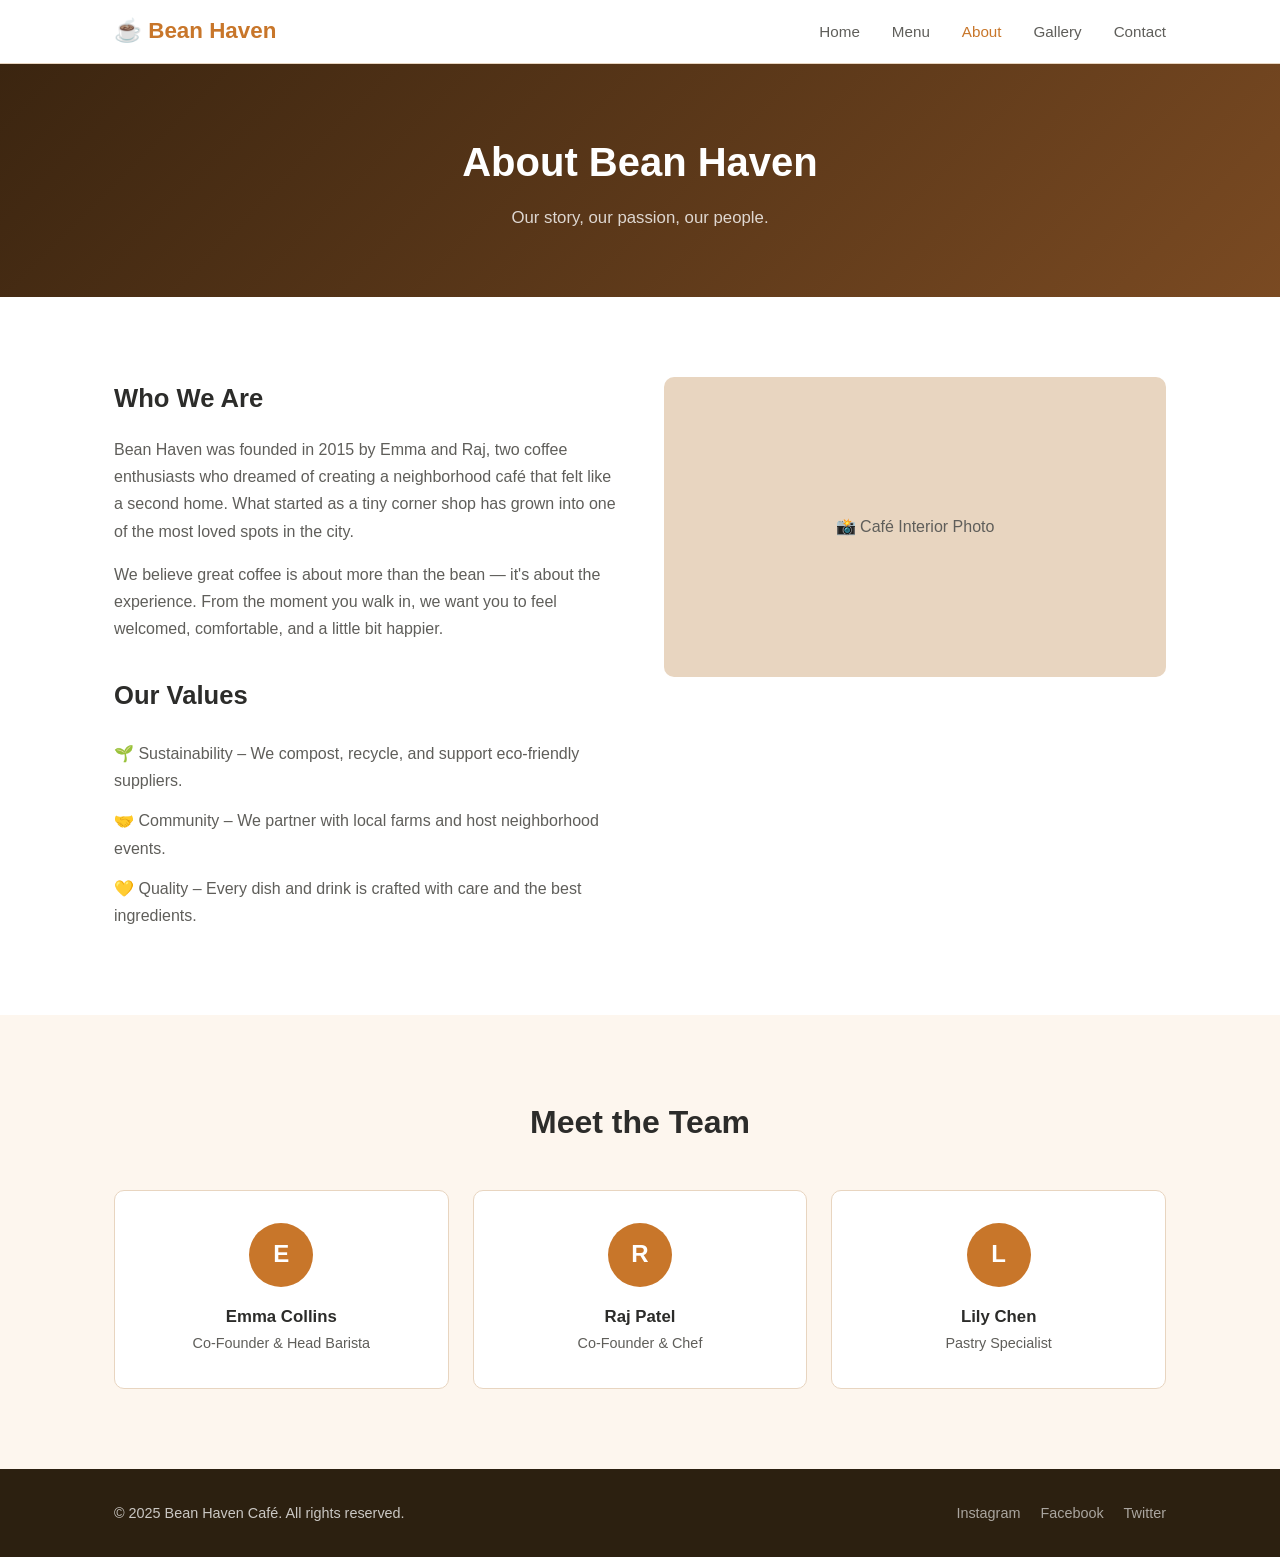
==== about.html @ ab90eaa3 "Add files via upload" ====
<!DOCTYPE html>
<html lang="en">
<head>
  <meta charset="UTF-8"/>
  <meta name="viewport" content="width=device-width, initial-scale=1.0"/>
  <meta name="description" content="Learn about Bean Haven Café – our story, our values, and our team."/>
  <title>About Us – Bean Haven Café</title>
  <link rel="stylesheet" href="css/styles.css"/>
</head>
<body>

  <header class="navbar">
    <div class="container nav-inner">
      <a href="index.html" class="logo">☕ Bean Haven</a>
      <button class="hamburger" id="hamburger">&#9776;</button>
      <nav class="nav-links" id="nav-links">
        <a href="index.html">Home</a>
        <a href="menu.html">Menu</a>
        <a href="about.html">About</a>
        <a href="gallery.html">Gallery</a>
        <a href="contact.html">Contact</a>
      </nav>
    </div>
  </header>

  <section class="page-hero">
    <h1>About Bean Haven</h1>
    <p>Our story, our passion, our people.</p>
  </section>

  <section class="about section">
    <div class="container about-inner">
      <div class="about-text">
        <h2>Who We Are</h2>
        <p>Bean Haven was founded in 2015 by Emma and Raj, two coffee enthusiasts who dreamed of creating a neighborhood café that felt like a second home. What started as a tiny corner shop has grown into one of the most loved spots in the city.</p>
        <p>We believe great coffee is about more than the bean — it's about the experience. From the moment you walk in, we want you to feel welcomed, comfortable, and a little bit happier.</p>
        <h2 style="margin-top:2rem;">Our Values</h2>
        <ul class="values-list">
          <li>🌱 Sustainability – We compost, recycle, and support eco-friendly suppliers.</li>
          <li>🤝 Community – We partner with local farms and host neighborhood events.</li>
          <li>💛 Quality – Every dish and drink is crafted with care and the best ingredients.</li>
        </ul>
      </div>
      <div class="about-img-box">
        <div class="placeholder-img large">📸 Café Interior Photo</div>
      </div>
    </div>
  </section>

  <section class="team section bg-light">
    <div class="container">
      <h2 class="section-title">Meet the Team</h2>
      <div class="team-grid">
        <div class="team-card">
          <div class="team-avatar">E</div>
          <h3>Emma Collins</h3>
          <p>Co-Founder & Head Barista</p>
        </div>
        <div class="team-card">
          <div class="team-avatar">R</div>
          <h3>Raj Patel</h3>
          <p>Co-Founder & Chef</p>
        </div>
        <div class="team-card">
          <div class="team-avatar">L</div>
          <h3>Lily Chen</h3>
          <p>Pastry Specialist</p>
        </div>
      </div>
    </div>
  </section>

  <footer class="footer">
    <div class="container footer-inner">
      <p>© 2025 Bean Haven Café. All rights reserved.</p>
      <div class="social-links">
        <a href="#">Instagram</a>
        <a href="#">Facebook</a>
        <a href="#">Twitter</a>
      </div>
    </div>
  </footer>

  <script src="js/main.js"></script>
</body>
</html>
---- css/styles.css ----
/* ===== RESET & BASE ===== */
*, *::before, *::after { box-sizing: border-box; margin: 0; padding: 0; }

:root {
  --primary: #c8762a;
  --primary-dark: #a85e1c;
  --bg-light: #fdf6ee;
  --text-dark: #2c2c2a;
  --text-mid: #5f5e5a;
  --text-light: #888780;
  --border: #e8d5c0;
  --white: #ffffff;
  --radius: 10px;
  --nav-height: 64px;
}

html { scroll-behavior: smooth; }

body {
  font-family: 'Segoe UI', sans-serif;
  font-size: 16px;
  line-height: 1.7;
  color: var(--text-dark);
  background: var(--white);
}

a { text-decoration: none; color: inherit; }
ul { list-style: none; }
img { max-width: 100%; display: block; }

/* ===== UTILITY ===== */
.container { max-width: 1100px; margin: 0 auto; padding: 0 1.5rem; }
.section { padding: 5rem 0; }
.bg-light { background: var(--bg-light); }
.section-title { text-align: center; font-size: 2rem; font-weight: 600; margin-bottom: 2.5rem; color: var(--text-dark); }
.center-btn { text-align: center; margin-top: 2.5rem; }

/* ===== BUTTONS ===== */
.btn {
  display: inline-block;
  padding: 0.75rem 1.75rem;
  border-radius: 50px;
  font-size: 0.95rem;
  font-weight: 600;
  cursor: pointer;
  transition: all 0.2s;
  border: 2px solid transparent;
}
.btn-primary { background: var(--primary); color: var(--white); border-color: var(--primary); }
.btn-primary:hover { background: var(--primary-dark); border-color: var(--primary-dark); }
.btn-outline { background: transparent; color: var(--white); border-color: var(--white); }
.btn-outline:hover { background: var(--white); color: var(--primary); }

/* ===== NAVBAR ===== */
.navbar {
  position: sticky;
  top: 0;
  z-index: 1000;
  background: var(--white);
  border-bottom: 1px solid var(--border);
  height: var(--nav-height);
  display: flex;
  align-items: center;
}
.nav-inner { display: flex; align-items: center; justify-content: space-between; width: 100%; }
.logo { font-size: 1.4rem; font-weight: 700; color: var(--primary); }
.nav-links { display: flex; gap: 2rem; }
.nav-links a { font-size: 0.95rem; font-weight: 500; color: var(--text-mid); transition: color 0.2s; }
.nav-links a:hover { color: var(--primary); }
.hamburger { display: none; background: none; border: none; font-size: 1.5rem; cursor: pointer; color: var(--text-dark); }

/* ===== HERO ===== */
.hero {
  min-height: 90vh;
  background: linear-gradient(135deg, #3b2510 0%, #7a4a22 60%, #c8762a 100%);
  display: flex;
  align-items: center;
  justify-content: center;
  text-align: center;
  padding: 2rem;
}
.hero-overlay h1 { font-size: clamp(2rem, 5vw, 3.5rem); color: var(--white); font-weight: 700; margin-bottom: 1rem; }
.hero-overlay p { font-size: 1.15rem; color: rgba(255,255,255,0.85); margin-bottom: 2rem; max-width: 550px; }
.hero-btns { display: flex; gap: 1rem; justify-content: center; flex-wrap: wrap; }

/* ===== PAGE HERO (inner pages) ===== */
.page-hero {
  background: linear-gradient(135deg, #3b2510, #7a4a22);
  color: var(--white);
  text-align: center;
  padding: 4rem 1.5rem;
}
.page-hero h1 { font-size: 2.5rem; font-weight: 700; }
.page-hero p { font-size: 1.05rem; color: rgba(255,255,255,0.8); margin-top: 0.5rem; }

/* ===== FEATURES ===== */
.features-grid {
  display: grid;
  grid-template-columns: repeat(auto-fit, minmax(220px, 1fr));
  gap: 1.5rem;
}
.feature-card {
  background: var(--bg-light);
  border: 1px solid var(--border);
  border-radius: var(--radius);
  padding: 2rem 1.5rem;
  text-align: center;
  transition: transform 0.2s;
}
.feature-card:hover { transform: translateY(-4px); }
.feature-icon { font-size: 2.5rem; margin-bottom: 1rem; }
.feature-card h3 { font-size: 1.1rem; font-weight: 600; margin-bottom: 0.5rem; }
.feature-card p { font-size: 0.9rem; color: var(--text-mid); }

/* ===== FEATURED MENU ===== */
.menu-grid {
  display: grid;
  grid-template-columns: repeat(auto-fit, minmax(280px, 1fr));
  gap: 1.5rem;
}
.menu-card {
  background: var(--white);
  border-radius: var(--radius);
  overflow: hidden;
  border: 1px solid var(--border);
  transition: box-shadow 0.2s;
}
.menu-card:hover { box-shadow: 0 6px 20px rgba(0,0,0,0.08); }
.menu-img { height: 180px; display: flex; align-items: center; justify-content: center; font-size: 3rem; }
.menu-info { padding: 1.25rem; }
.menu-info h3 { font-size: 1.1rem; font-weight: 600; margin-bottom: 0.4rem; }
.menu-info p { font-size: 0.9rem; color: var(--text-mid); margin-bottom: 0.75rem; }
.price { font-weight: 700; color: var(--primary); font-size: 1.1rem; }

/* ===== TESTIMONIALS ===== */
.testimonials-grid {
  display: grid;
  grid-template-columns: repeat(auto-fit, minmax(260px, 1fr));
  gap: 1.5rem;
}
.testimonial-card {
  background: var(--bg-light);
  border-left: 4px solid var(--primary);
  border-radius: var(--radius);
  padding: 1.5rem;
}
.testimonial-card p { font-style: italic; color: var(--text-mid); margin-bottom: 0.75rem; }
.testimonial-card span { font-weight: 600; font-size: 0.9rem; color: var(--primary); }

/* ===== LOCATION ===== */
.location-inner { display: grid; grid-template-columns: 1fr 1fr; gap: 3rem; align-items: center; }
.location-text h2 { font-size: 1.8rem; font-weight: 600; margin-bottom: 1rem; }
.location-text p { margin-bottom: 0.4rem; color: var(--text-mid); }
.map-placeholder {
  background: #e8d5c0;
  border-radius: var(--radius);
  min-height: 260px;
  display: flex;
  flex-direction: column;
  align-items: center;
  justify-content: center;
  font-size: 2rem;
  color: var(--primary-dark);
  gap: 0.5rem;
}
.map-placeholder small { font-size: 0.85rem; color: var(--text-mid); }

/* ===== FOOTER ===== */
.footer { background: #2c2010; color: rgba(255,255,255,0.75); padding: 2rem 0; }
.footer-inner { display: flex; justify-content: space-between; align-items: center; flex-wrap: wrap; gap: 1rem; }
.footer-inner p { font-size: 0.9rem; }
.social-links { display: flex; gap: 1.25rem; }
.social-links a { font-size: 0.9rem; color: rgba(255,255,255,0.6); transition: color 0.2s; }
.social-links a:hover { color: var(--primary); }

/* ===== MENU PAGE ===== */
.menu-page .container { max-width: 700px; }
.menu-category { font-size: 1.4rem; font-weight: 600; color: var(--primary); margin: 2.5rem 0 1rem; border-bottom: 2px solid var(--border); padding-bottom: 0.5rem; }
.menu-list { display: flex; flex-direction: column; gap: 0.5rem; }
.menu-item { display: flex; justify-content: space-between; align-items: center; padding: 0.75rem 1rem; background: var(--bg-light); border-radius: 8px; border: 1px solid var(--border); }
.menu-item span:last-child { font-weight: 700; color: var(--primary); }

/* ===== ABOUT PAGE ===== */
.about-inner { display: grid; grid-template-columns: 1fr 1fr; gap: 3rem; align-items: start; }
.about-text h2 { font-size: 1.6rem; font-weight: 600; margin-bottom: 1rem; }
.about-text p { color: var(--text-mid); margin-bottom: 1rem; }
.values-list li { padding: 0.4rem 0; color: var(--text-mid); }
.about-img-box { display: flex; flex-direction: column; gap: 1rem; }
.placeholder-img { background: #e8d5c0; border-radius: var(--radius); display: flex; align-items: center; justify-content: center; font-size: 1rem; color: var(--text-mid); }
.placeholder-img.large { height: 300px; }

/* ===== TEAM ===== */
.team-grid { display: grid; grid-template-columns: repeat(auto-fit, minmax(200px, 1fr)); gap: 1.5rem; }
.team-card { text-align: center; padding: 2rem 1rem; background: var(--white); border: 1px solid var(--border); border-radius: var(--radius); }
.team-avatar {
  width: 64px; height: 64px; border-radius: 50%;
  background: var(--primary); color: var(--white);
  font-size: 1.5rem; font-weight: 700;
  display: flex; align-items: center; justify-content: center;
  margin: 0 auto 1rem;
}
.team-card h3 { font-size: 1.05rem; font-weight: 600; }
.team-card p { font-size: 0.9rem; color: var(--text-mid); }

/* ===== GALLERY PAGE ===== */
.gallery-grid {
  display: grid;
  grid-template-columns: repeat(auto-fill, minmax(280px, 1fr));
  gap: 1rem;
}
.gallery-item {
  border-radius: var(--radius);
  min-height: 220px;
  display: flex;
  align-items: center;
  justify-content: center;
  font-size: 3rem;
  cursor: pointer;
  transition: transform 0.2s, opacity 0.2s;
}
.gallery-item:hover { transform: scale(1.02); opacity: 0.9; }
.gallery-note { text-align: center; color: var(--text-light); font-size: 0.85rem; margin-top: 2rem; }
.gallery-note code { background: var(--bg-light); padding: 2px 6px; border-radius: 4px; }

/* ===== LIGHTBOX ===== */
.lightbox {
  display: none;
  position: fixed; inset: 0;
  background: rgba(0,0,0,0.85);
  z-index: 2000;
  align-items: center;
  justify-content: center;
}
.lightbox.active { display: flex; }
.lightbox-content { background: var(--white); border-radius: var(--radius); padding: 2rem; font-size: 1.5rem; }
.lightbox-close {
  position: absolute; top: 1.5rem; right: 2rem;
  color: var(--white); font-size: 2rem; cursor: pointer;
}

/* ===== CONTACT PAGE ===== */
.contact-inner { display: grid; grid-template-columns: 1fr 1.5fr; gap: 3rem; align-items: start; }
.contact-info h2 { font-size: 1.5rem; font-weight: 600; margin-bottom: 1rem; }
.contact-info p { color: var(--text-mid); margin-bottom: 0.5rem; }
.contact-form-box h2 { font-size: 1.4rem; font-weight: 600; margin-bottom: 1.5rem; }
.form-group { margin-bottom: 1.25rem; display: flex; flex-direction: column; gap: 0.35rem; }
.form-group label { font-size: 0.9rem; font-weight: 500; color: var(--text-dark); }
.form-group input,
.form-group select,
.form-group textarea {
  padding: 0.65rem 0.9rem;
  border: 1.5px solid var(--border);
  border-radius: 8px;
  font-size: 0.95rem;
  font-family: inherit;
  transition: border-color 0.2s;
  background: var(--white);
  color: var(--text-dark);
}
.form-group input:focus,
.form-group select:focus,
.form-group textarea:focus { outline: none; border-color: var(--primary); }
.error-msg { font-size: 0.8rem; color: #e24b4a; min-height: 1rem; }
.success-msg { display: none; text-align: center; margin-top: 1rem; color: #3b6d11; font-weight: 500; }

/* ===== RESPONSIVE ===== */
@media (max-width: 768px) {
  .hamburger { display: block; }
  .nav-links {
    display: none;
    flex-direction: column;
    position: absolute;
    top: var(--nav-height);
    left: 0; right: 0;
    background: var(--white);
    border-bottom: 1px solid var(--border);
    padding: 1.5rem;
    gap: 1.25rem;
    z-index: 999;
  }
  .nav-links.open { display: flex; }
  .navbar { position: relative; }
  .hero-overlay h1 { font-size: 2rem; }
  .location-inner,
  .about-inner,
  .contact-inner { grid-template-columns: 1fr; }
  .footer-inner { flex-direction: column; text-align: center; }
  .section { padding: 3rem 0; }
}

@media (max-width: 480px) {
  .hero-btns { flex-direction: column; align-items: center; }
  .gallery-grid { grid-template-columns: 1fr 1fr; }
}
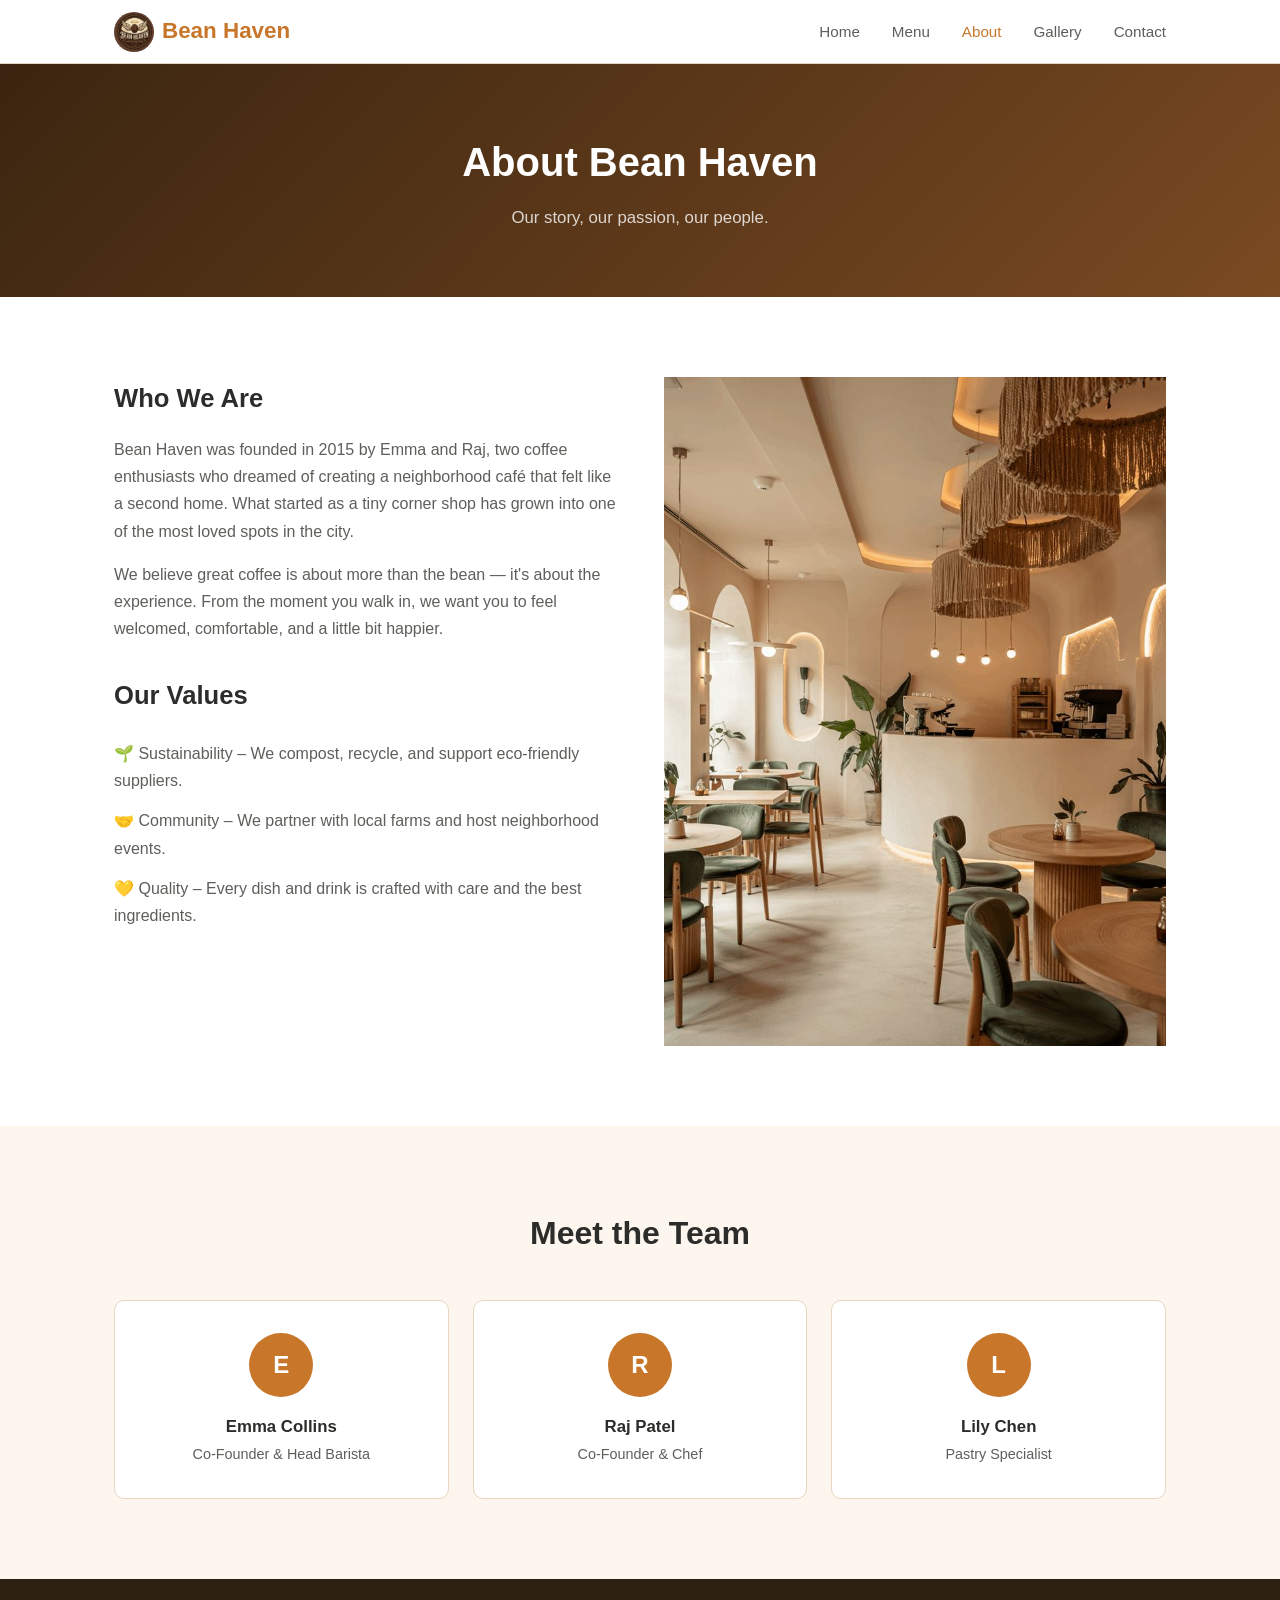
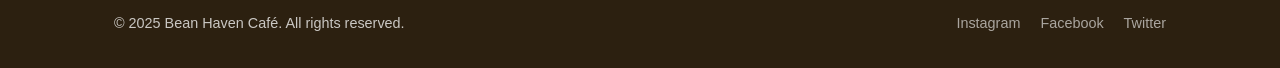
==== commit f1b4829a: "Add files via upload" ====
--- a/about.html
+++ b/about.html
@@ -4,6 +4,7 @@
   <meta charset="UTF-8"/>
   <meta name="viewport" content="width=device-width, initial-scale=1.0"/>
   <meta name="description" content="Learn about Bean Haven Café – our story, our values, and our team."/>
+  <link rel="icon" href="images/logo.jpg" type="image/jpeg">
   <title>About Us – Bean Haven Café</title>
   <link rel="stylesheet" href="css/styles.css"/>
 </head>
@@ -11,8 +12,11 @@
 
   <header class="navbar">
     <div class="container nav-inner">
-      <a href="index.html" class="logo">☕ Bean Haven</a>
-      <button class="hamburger" id="hamburger">&#9776;</button>
+    <a href="index.html" class="logo">
+        <img src="images/logo.jpg" alt="Bean Haven Café logo featuring a coffee bean with golden wings and a halo, symbolizing quality and comfort in a warm, welcoming brown color palette" width="50" height="50">
+        <span>Bean Haven</span>
+    </a>
+      <button class="hamburger" id="hamburger" aria-label="Toggle menu">&#9776;</button>
       <nav class="nav-links" id="nav-links">
         <a href="index.html">Home</a>
         <a href="menu.html">Menu</a>
@@ -42,7 +46,8 @@
         </ul>
       </div>
       <div class="about-img-box">
-        <div class="placeholder-img large">📸 Café Interior Photo</div>
+                <div class="placeholder-img "><img src="images/interior.jpg" alt="Bean Haven Café interior featuring a modern, minimalist space with warm beige tones, wooden circular tables with green upholstered chairs, potted plants, and an ornate tiered chandelier with fringe details. A curved reception counter with espresso machine is visible in the background. The atmosphere is serene and welcoming, with soft ambient lighting and natural materials throughout."></div>
+
       </div>
     </div>
   </section>
--- a/css/styles.css
+++ b/css/styles.css
@@ -63,7 +63,25 @@
   align-items: center;
 }
 .nav-inner { display: flex; align-items: center; justify-content: space-between; width: 100%; }
-.logo { font-size: 1.4rem; font-weight: 700; color: var(--primary); }
+.logo {
+    font-size: 1.4rem;
+    font-weight: 700;
+    color: var(--primary);
+    display: flex;
+    align-items: center;
+    gap: 0.5rem;
+    transition: transform 0.2s, filter 0.2s;
+}
+.logo img {
+    width: 40px;
+    height: 40px;
+    border-radius: 50%;
+    object-fit: cover;
+}
+.logo:hover {
+    transform: scale(1.05);
+    filter: brightness(0.9);
+}
 .nav-links { display: flex; gap: 2rem; }
 .nav-links a { font-size: 0.95rem; font-weight: 500; color: var(--text-mid); transition: color 0.2s; }
 .nav-links a:hover { color: var(--primary); }
